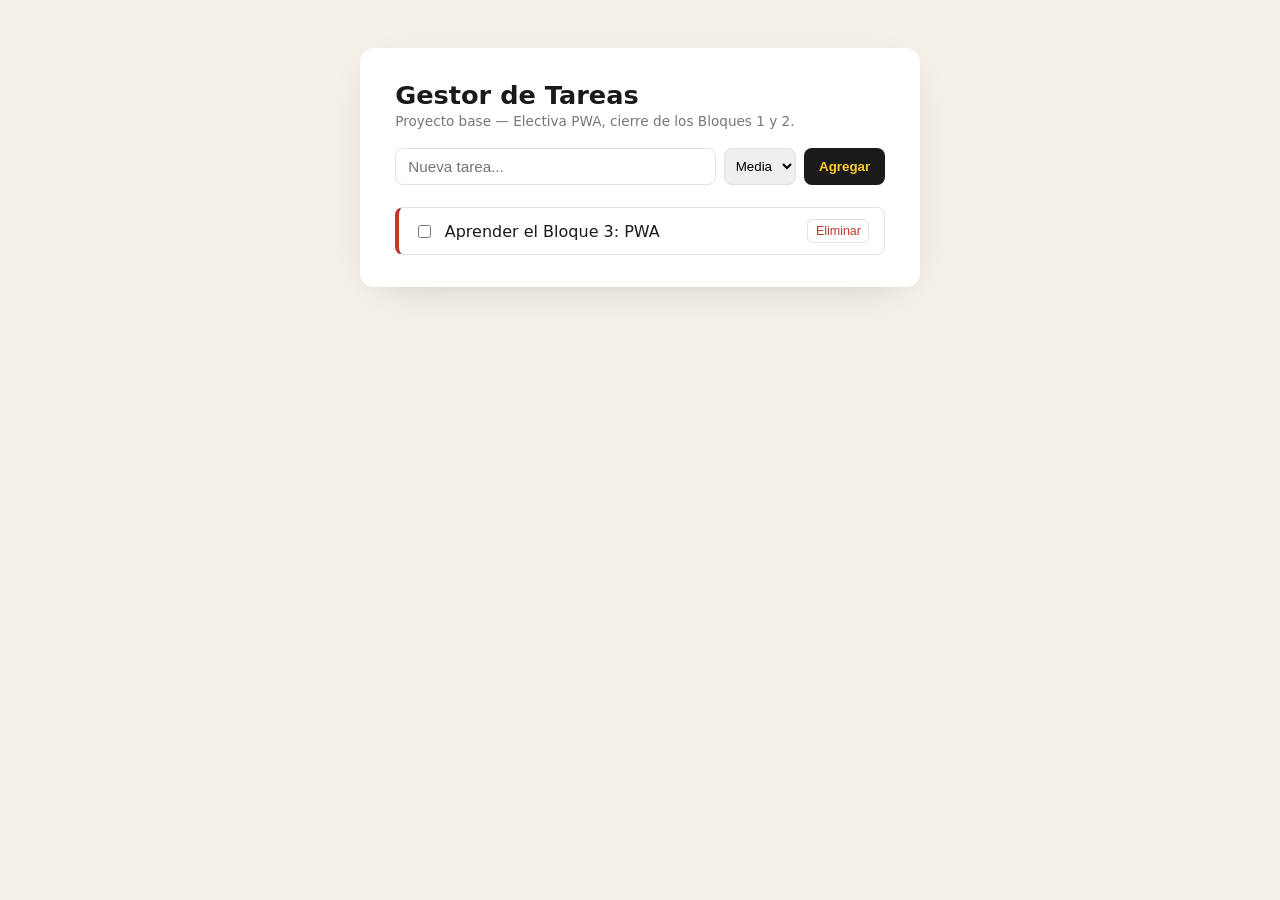
==== index.html @ d952a5e5 "Initial commit" ====
<!DOCTYPE html>
<html lang="es">
<head>
<meta charset="UTF-8">
<meta name="viewport" content="width=device-width, initial-scale=1.0">
<title>Gestor de Tareas</title>
<link rel="stylesheet" href="css/estilos.css">
</head>
<body>
  <main class="app">
    <h1>Gestor de Tareas</h1>
    <p class="subtitulo">Proyecto base — Electiva PWA, cierre de los Bloques 1 y 2.</p>

    <form id="form-tarea" class="form-tarea">
      <input type="text" id="input-titulo" placeholder="Nueva tarea..." required>
      <select id="input-prioridad">
        <option value="baja">Baja</option>
        <option value="media" selected>Media</option>
        <option value="alta">Alta</option>
      </select>
      <button type="submit">Agregar</button>
    </form>

    <ul id="lista-tareas" class="lista-tareas"></ul>
  </main>

  <script type="module" src="app.js"></script>
</body>
</html>
---- css/estilos.css ----
:root {
  --ink: #1a1a1a;
  --gold: #ffcc29;
  --gold-deep: #b8860b;
  --line: #e2e2e2;
  --danger: #c0392b;
}

* { box-sizing: border-box; }

body {
  margin: 0;
  font-family: system-ui, -apple-system, "Segoe UI", Arial, sans-serif;
  background: #f4f1e8;
  color: var(--ink);
}

.app {
  max-width: 560px;
  margin: 3em auto;
  background: #fff;
  border-radius: 14px;
  box-shadow: 0 10px 40px -20px rgba(0,0,0,.25);
  padding: 2em 2.2em;
}

h1 { font-size: 1.6em; margin: 0 0 .1em; }
.subtitulo { color: #777; font-size: .85em; margin: 0 0 1.4em; }

.form-tarea {
  display: flex;
  gap: .5em;
  margin-bottom: 1.4em;
  flex-wrap: wrap;
}
.form-tarea input[type="text"] {
  flex: 1 1 220px;
  padding: .6em .8em;
  border: 1px solid var(--line);
  border-radius: 8px;
  font-size: .95em;
}
.form-tarea select {
  padding: .6em .5em;
  border: 1px solid var(--line);
  border-radius: 8px;
}
.form-tarea button {
  background: var(--ink);
  color: var(--gold);
  border: none;
  border-radius: 8px;
  padding: .6em 1.1em;
  font-weight: 700;
  cursor: pointer;
}
.form-tarea button:hover { background: #000; }

.lista-tareas { list-style: none; margin: 0; padding: 0; display: grid; gap: .5em; }
.tarea {
  display: flex;
  align-items: center;
  gap: .7em;
  padding: .7em .9em;
  border: 1px solid var(--line);
  border-left: 4px solid #999;
  border-radius: 8px;
}
.tarea--baja { border-left-color: #6fa8dc; }
.tarea--media { border-left-color: var(--gold-deep); }
.tarea--alta { border-left-color: var(--danger); }
.tarea span { flex: 1; }
.tarea--completada span { text-decoration: line-through; color: #999; }
.btn-eliminar {
  background: none;
  border: 1px solid var(--line);
  border-radius: 6px;
  padding: .3em .6em;
  font-size: .78em;
  cursor: pointer;
  color: var(--danger);
}
.btn-eliminar:hover { background: #fdecea; }
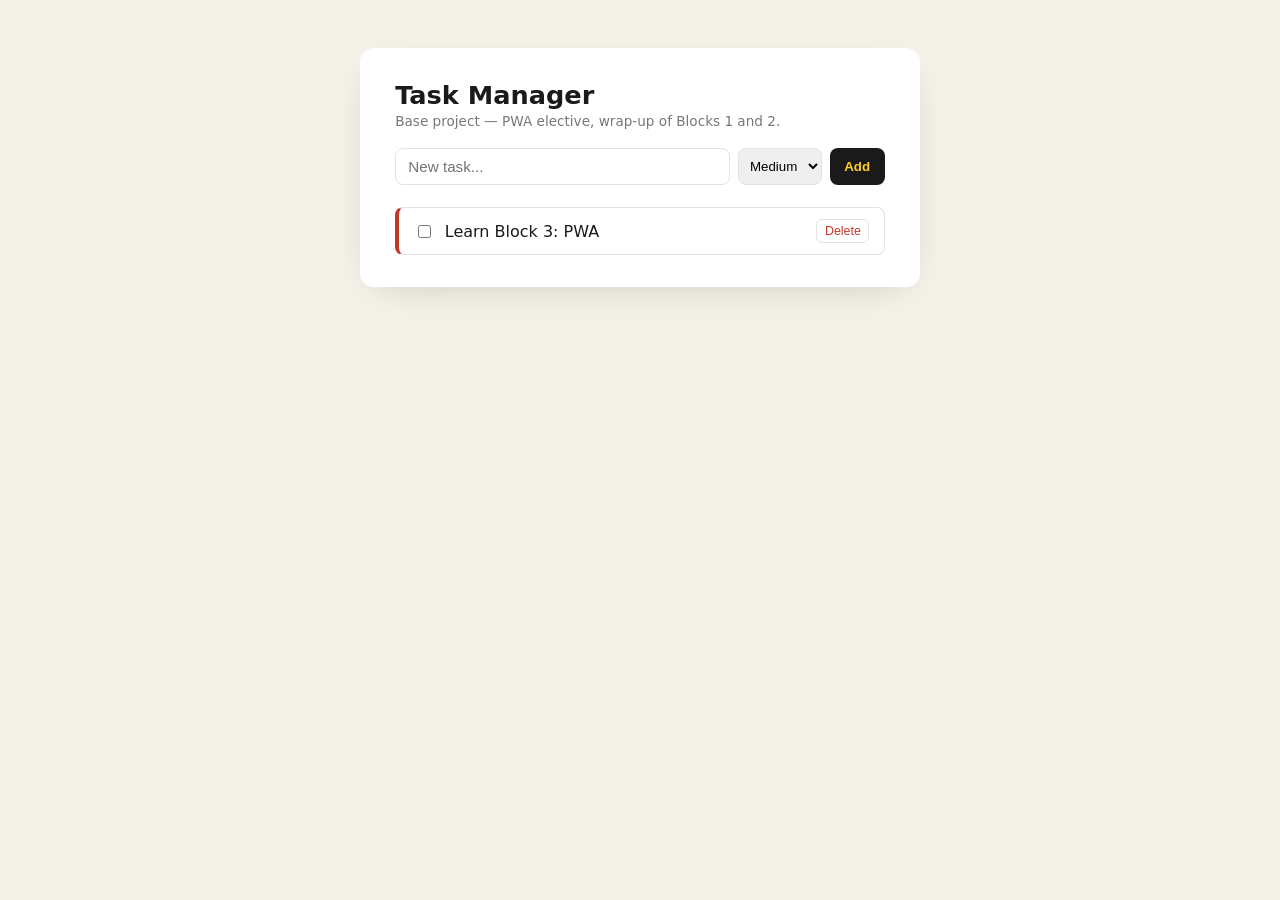
==== commit bf59cd4b: "translate task manager to English and add manifest" ====
--- a/index.html
+++ b/index.html
@@ -1,27 +1,28 @@
 <!DOCTYPE html>
-<html lang="es">
+<html lang="en">
 <head>
 <meta charset="UTF-8">
 <meta name="viewport" content="width=device-width, initial-scale=1.0">
-<title>Gestor de Tareas</title>
-<link rel="stylesheet" href="css/estilos.css">
+<title>Task Manager</title>
+<link rel="manifest" href="manifest.json">
+<link rel="stylesheet" href="css/styles.css">
 </head>
 <body>
   <main class="app">
-    <h1>Gestor de Tareas</h1>
-    <p class="subtitulo">Proyecto base — Electiva PWA, cierre de los Bloques 1 y 2.</p>
+    <h1>Task Manager</h1>
+    <p class="subtitle">Base project — PWA elective, wrap-up of Blocks 1 and 2.</p>
 
-    <form id="form-tarea" class="form-tarea">
-      <input type="text" id="input-titulo" placeholder="Nueva tarea..." required>
-      <select id="input-prioridad">
-        <option value="baja">Baja</option>
-        <option value="media" selected>Media</option>
-        <option value="alta">Alta</option>
+    <form id="task-form" class="task-form">
+      <input type="text" id="input-title" placeholder="New task..." required>
+      <select id="input-priority">
+        <option value="low">Low</option>
+        <option value="medium" selected>Medium</option>
+        <option value="high">High</option>
       </select>
-      <button type="submit">Agregar</button>
+      <button type="submit">Add</button>
     </form>
 
-    <ul id="lista-tareas" class="lista-tareas"></ul>
+    <ul id="task-list" class="task-list"></ul>
   </main>
 
   <script type="module" src="app.js"></script>
--- a/css/styles.css
+++ b/css/styles.css
@@ -0,0 +1,83 @@
+:root {
+  --ink: #1a1a1a;
+  --gold: #ffcc29;
+  --gold-deep: #b8860b;
+  --line: #e2e2e2;
+  --danger: #c0392b;
+}
+
+* { box-sizing: border-box; }
+
+body {
+  margin: 0;
+  font-family: system-ui, -apple-system, "Segoe UI", Arial, sans-serif;
+  background: #f4f1e8;
+  color: var(--ink);
+}
+
+.app {
+  max-width: 560px;
+  margin: 3em auto;
+  background: #fff;
+  border-radius: 14px;
+  box-shadow: 0 10px 40px -20px rgba(0,0,0,.25);
+  padding: 2em 2.2em;
+}
+
+h1 { font-size: 1.6em; margin: 0 0 .1em; }
+.subtitle { color: #777; font-size: .85em; margin: 0 0 1.4em; }
+
+.task-form {
+  display: flex;
+  gap: .5em;
+  margin-bottom: 1.4em;
+  flex-wrap: wrap;
+}
+.task-form input[type="text"] {
+  flex: 1 1 220px;
+  padding: .6em .8em;
+  border: 1px solid var(--line);
+  border-radius: 8px;
+  font-size: .95em;
+}
+.task-form select {
+  padding: .6em .5em;
+  border: 1px solid var(--line);
+  border-radius: 8px;
+}
+.task-form button {
+  background: var(--ink);
+  color: var(--gold);
+  border: none;
+  border-radius: 8px;
+  padding: .6em 1.1em;
+  font-weight: 700;
+  cursor: pointer;
+}
+.task-form button:hover { background: #000; }
+
+.task-list { list-style: none; margin: 0; padding: 0; display: grid; gap: .5em; }
+.task {
+  display: flex;
+  align-items: center;
+  gap: .7em;
+  padding: .7em .9em;
+  border: 1px solid var(--line);
+  border-left: 4px solid #999;
+  border-radius: 8px;
+}
+.task--low { border-left-color: #6fa8dc; }
+.task--medium { border-left-color: var(--gold-deep); }
+.task--high { border-left-color: var(--danger); }
+.task span { flex: 1; }
+.task--completed span { text-decoration: line-through; color: #999; }
+.btn-delete {
+  background: none;
+  border: 1px solid var(--line);
+  border-radius: 6px;
+  padding: .3em .6em;
+  font-size: .78em;
+  cursor: pointer;
+  color: var(--danger);
+}
+.btn-delete:hover { background: #fdecea; }
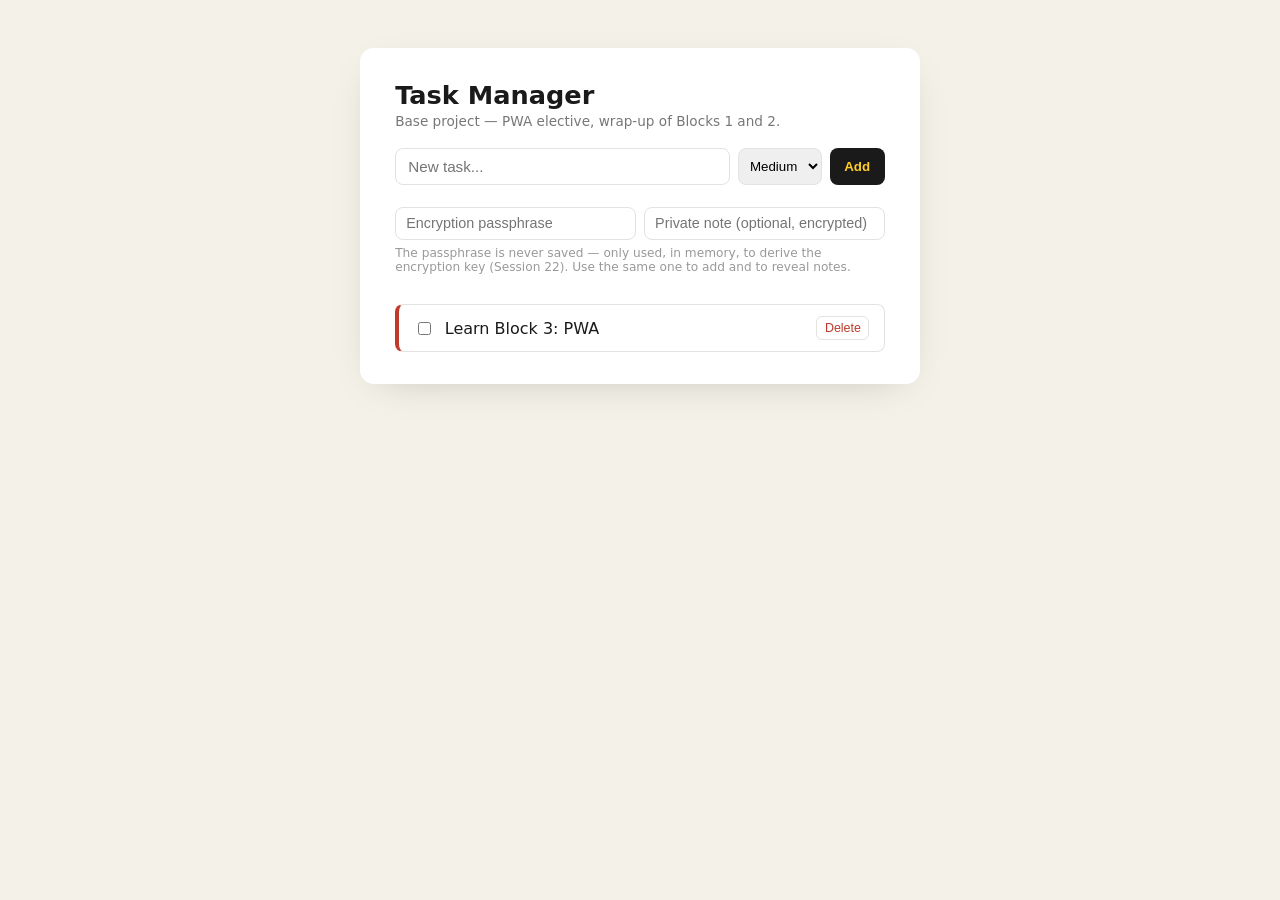
==== commit 1717c786: "add service worker caching and encrypted IndexedDB storage" ====
--- a/index.html
+++ b/index.html
@@ -3,8 +3,9 @@
 <head>
 <meta charset="UTF-8">
 <meta name="viewport" content="width=device-width, initial-scale=1.0">
+<link rel="manifest" href="manifest.json">
+<meta name="theme-color" content="#1A1A1A">
 <title>Task Manager</title>
-<link rel="manifest" href="manifest.json">
 <link rel="stylesheet" href="css/styles.css">
 </head>
 <body>
@@ -22,6 +23,13 @@
       <button type="submit">Add</button>
     </form>
 
+    <div class="crypto-row">
+      <input type="password" id="input-passphrase" placeholder="Encryption passphrase">
+      <input type="text" id="input-note" placeholder="Private note (optional, encrypted)">
+    </div>
+    <p class="crypto-hint">The passphrase is never saved — only used, in memory, to derive the encryption key (Session 22). Use the same one to add and to reveal notes.</p>
+    <p id="note-error" class="crypto-error"></p>
+
     <ul id="task-list" class="task-list"></ul>
   </main>
 
--- a/css/styles.css
+++ b/css/styles.css
@@ -56,10 +56,27 @@
 }
 .task-form button:hover { background: #000; }
 
+.crypto-row {
+  display: flex;
+  gap: .5em;
+  margin-bottom: .4em;
+  flex-wrap: wrap;
+}
+.crypto-row input {
+  flex: 1 1 220px;
+  padding: .5em .7em;
+  border: 1px solid var(--line);
+  border-radius: 8px;
+  font-size: .9em;
+}
+.crypto-hint { color: #999; font-size: .76em; margin: 0 0 .6em; }
+.crypto-error { color: var(--danger); font-size: .8em; margin: 0 0 .8em; min-height: 1em; }
+
 .task-list { list-style: none; margin: 0; padding: 0; display: grid; gap: .5em; }
 .task {
   display: flex;
   align-items: center;
+  flex-wrap: wrap;
   gap: .7em;
   padding: .7em .9em;
   border: 1px solid var(--line);
@@ -69,8 +86,8 @@
 .task--low { border-left-color: #6fa8dc; }
 .task--medium { border-left-color: var(--gold-deep); }
 .task--high { border-left-color: var(--danger); }
-.task span { flex: 1; }
-.task--completed span { text-decoration: line-through; color: #999; }
+.task span:not(.task-note) { flex: 1; }
+.task--completed span:not(.task-note) { text-decoration: line-through; color: #999; }
 .btn-delete {
   background: none;
   border: 1px solid var(--line);
@@ -81,3 +98,22 @@
   color: var(--danger);
 }
 .btn-delete:hover { background: #fdecea; }
+.btn-note {
+  background: none;
+  border: 1px solid var(--gold-deep);
+  color: var(--gold-deep);
+  border-radius: 6px;
+  padding: .3em .6em;
+  font-size: .78em;
+  cursor: pointer;
+}
+.btn-note:hover { background: #fff6dc; }
+.task-note {
+  flex-basis: 100%;
+  font-size: .82em;
+  color: #555;
+  background: #f7f5ee;
+  border-radius: 6px;
+  padding: .4em .6em;
+}
+.task-note--error { color: var(--danger); background: #fdecea; }
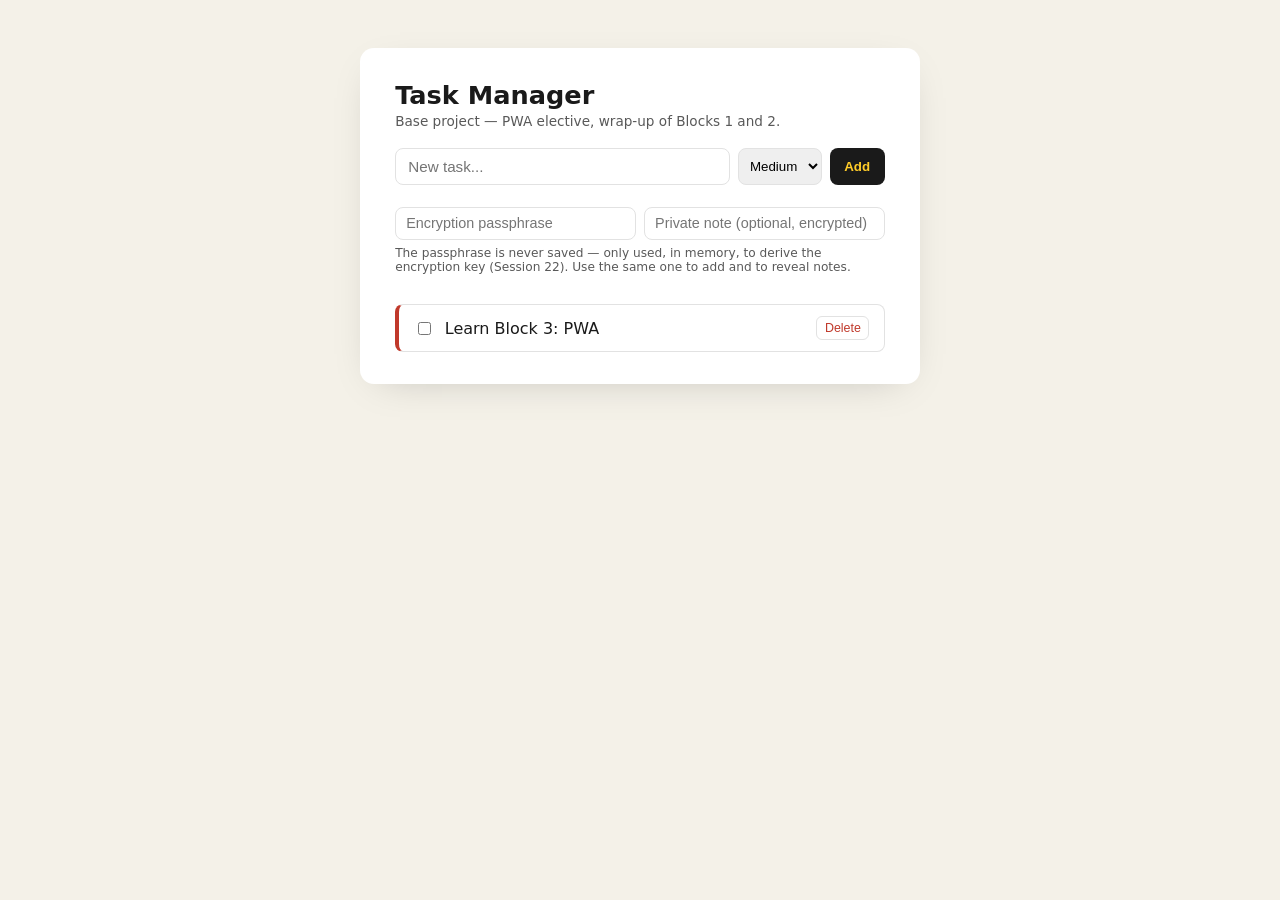
==== commit 1dfbc240: "generate service worker with Workbox and add PWA UX polish" ====
--- a/index.html
+++ b/index.html
@@ -3,19 +3,26 @@
 <head>
 <meta charset="UTF-8">
 <meta name="viewport" content="width=device-width, initial-scale=1.0">
+<meta name="description" content="Manage your tasks offline, with private notes encrypted in the browser.">
 <link rel="manifest" href="manifest.json">
 <meta name="theme-color" content="#1A1A1A">
 <title>Task Manager</title>
 <link rel="stylesheet" href="css/styles.css">
 </head>
 <body>
+  <p id="connection-banner" class="connection-banner" hidden>Offline — showing saved data.</p>
   <main class="app">
-    <h1>Task Manager</h1>
-    <p class="subtitle">Base project — PWA elective, wrap-up of Blocks 1 and 2.</p>
+    <div class="app-head">
+      <div>
+        <h1>Task Manager</h1>
+        <p class="subtitle">Base project — PWA elective, wrap-up of Blocks 1 and 2.</p>
+      </div>
+      <button id="btn-install" class="btn-install" hidden>Install app</button>
+    </div>
 
     <form id="task-form" class="task-form">
       <input type="text" id="input-title" placeholder="New task..." required>
-      <select id="input-priority">
+      <select id="input-priority" aria-label="Priority">
         <option value="low">Low</option>
         <option value="medium" selected>Medium</option>
         <option value="high">High</option>
@@ -30,7 +37,10 @@
     <p class="crypto-hint">The passphrase is never saved — only used, in memory, to derive the encryption key (Session 22). Use the same one to add and to reveal notes.</p>
     <p id="note-error" class="crypto-error"></p>
 
-    <ul id="task-list" class="task-list"></ul>
+    <ul id="task-list" class="task-list">
+      <li class="task-skeleton"></li>
+      <li class="task-skeleton"></li>
+    </ul>
   </main>
 
   <script type="module" src="app.js"></script>
--- a/css/styles.css
+++ b/css/styles.css
@@ -15,6 +15,17 @@
   color: var(--ink);
 }
 
+.connection-banner {
+  margin: 0;
+  padding: .6em 1em;
+  text-align: center;
+  font-size: .85em;
+  font-weight: 700;
+  background: #fff3cd;
+  color: #7a5b00;
+  border-bottom: 1px solid #e0a800;
+}
+
 .app {
   max-width: 560px;
   margin: 3em auto;
@@ -24,8 +35,28 @@
   padding: 2em 2.2em;
 }
 
+.app-head {
+  display: flex;
+  justify-content: space-between;
+  align-items: flex-start;
+  gap: 1em;
+}
+
 h1 { font-size: 1.6em; margin: 0 0 .1em; }
-.subtitle { color: #777; font-size: .85em; margin: 0 0 1.4em; }
+.subtitle { color: #595959; font-size: .85em; margin: 0 0 1.4em; }
+
+.btn-install {
+  flex: 0 0 auto;
+  background: var(--gold);
+  color: var(--ink);
+  border: none;
+  border-radius: 8px;
+  padding: .5em .9em;
+  font-weight: 700;
+  font-size: .85em;
+  cursor: pointer;
+}
+.btn-install:hover { background: var(--gold-deep); color: #fff; }
 
 .task-form {
   display: flex;
@@ -69,7 +100,7 @@
   border-radius: 8px;
   font-size: .9em;
 }
-.crypto-hint { color: #999; font-size: .76em; margin: 0 0 .6em; }
+.crypto-hint { color: #595959; font-size: .76em; margin: 0 0 .6em; }
 .crypto-error { color: var(--danger); font-size: .8em; margin: 0 0 .8em; min-height: 1em; }
 
 .task-list { list-style: none; margin: 0; padding: 0; display: grid; gap: .5em; }
@@ -117,3 +148,15 @@
   padding: .4em .6em;
 }
 .task-note--error { color: var(--danger); background: #fdecea; }
+
+.task-skeleton {
+  height: 2.6em;
+  border-radius: 8px;
+  background: linear-gradient(90deg, #f0eee5 25%, #e6e3d6 37%, #f0eee5 63%);
+  background-size: 400% 100%;
+  animation: skeleton-loading 1.4s ease infinite;
+}
+@keyframes skeleton-loading {
+  0% { background-position: 100% 50%; }
+  100% { background-position: 0 50%; }
+}
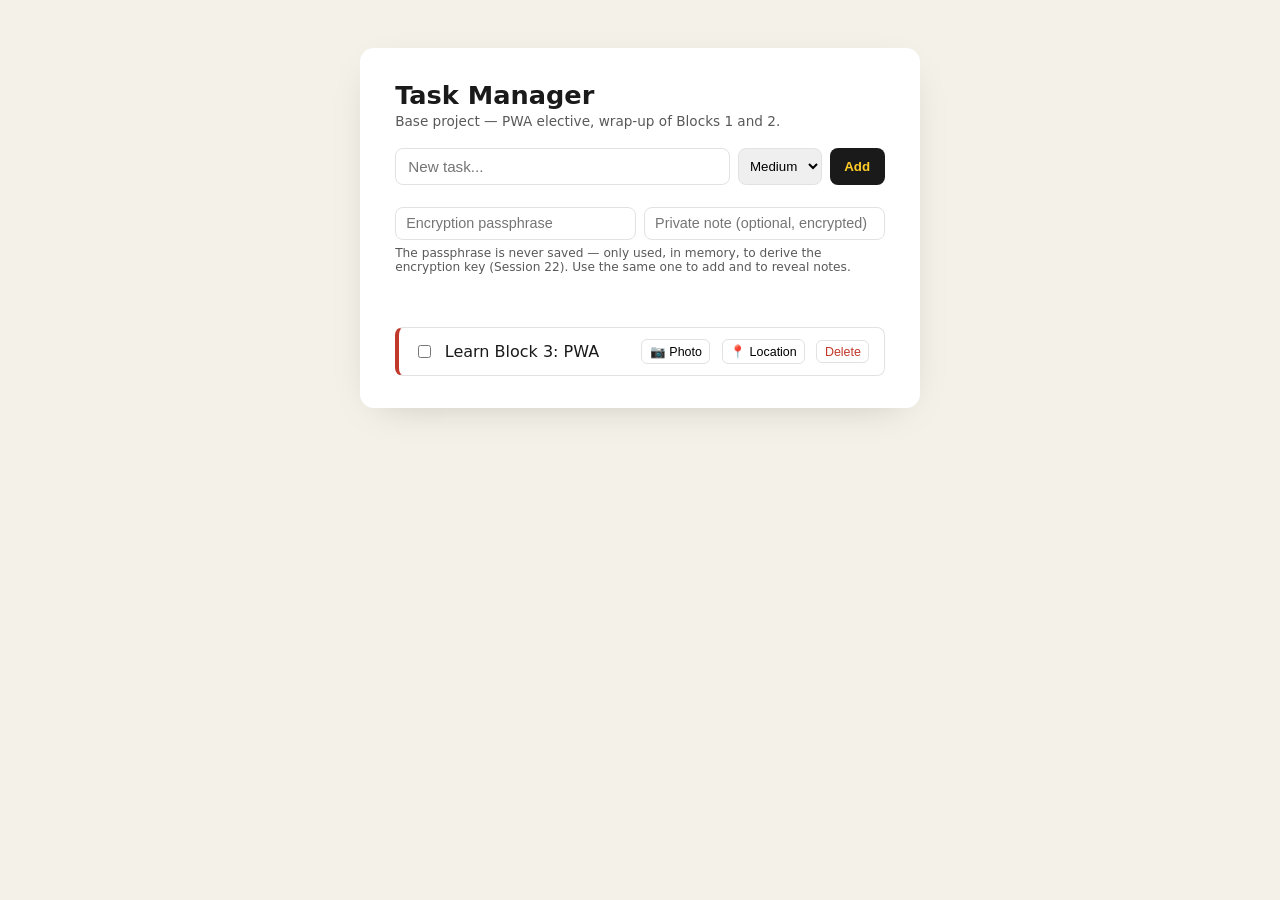
==== commit af5eb06b: "add camera and location attachments to tasks" ====
--- a/index.html
+++ b/index.html
@@ -37,12 +37,22 @@
     <p class="crypto-hint">The passphrase is never saved — only used, in memory, to derive the encryption key (Session 22). Use the same one to add and to reveal notes.</p>
     <p id="note-error" class="crypto-error"></p>
 
+    <p id="device-error" class="crypto-error"></p>
+
     <ul id="task-list" class="task-list">
       <li class="task-skeleton"></li>
       <li class="task-skeleton"></li>
     </ul>
   </main>
 
+  <dialog id="camera-dialog" class="camera-dialog">
+    <video id="camera-video" autoplay playsinline></video>
+    <div class="camera-dialog-actions">
+      <button id="btn-capture" type="button">Capture</button>
+      <button id="btn-cancel-camera" type="button">Cancel</button>
+    </div>
+  </dialog>
+
   <script type="module" src="app.js"></script>
 </body>
 </html>
--- a/css/styles.css
+++ b/css/styles.css
@@ -117,8 +117,8 @@
 .task--low { border-left-color: #6fa8dc; }
 .task--medium { border-left-color: var(--gold-deep); }
 .task--high { border-left-color: var(--danger); }
-.task span:not(.task-note) { flex: 1; }
-.task--completed span:not(.task-note) { text-decoration: line-through; color: #999; }
+.task > span:first-of-type { flex: 1; }
+.task--completed > span:first-of-type { text-decoration: line-through; color: #999; }
 .btn-delete {
   background: none;
   border: 1px solid var(--line);
@@ -149,6 +149,61 @@
 }
 .task-note--error { color: var(--danger); background: #fdecea; }
 
+.btn-device {
+  background: none;
+  border: 1px solid var(--line);
+  border-radius: 6px;
+  padding: .3em .6em;
+  font-size: .78em;
+  cursor: pointer;
+}
+.btn-device:hover { background: #f4f1e8; }
+.btn-device:disabled { opacity: .6; cursor: default; }
+
+.task-photo {
+  width: 2.6em;
+  height: 2.6em;
+  object-fit: cover;
+  border-radius: 6px;
+  flex: 0 0 auto;
+}
+
+.task-location {
+  flex-basis: 100%;
+  font-size: .78em;
+  color: #555;
+}
+
+.camera-dialog {
+  border: none;
+  border-radius: 14px;
+  padding: 1.2em;
+  max-width: 90vw;
+}
+.camera-dialog::backdrop { background: rgba(0,0,0,.5); }
+.camera-dialog video {
+  display: block;
+  width: 100%;
+  max-width: 480px;
+  border-radius: 8px;
+  background: #000;
+}
+.camera-dialog-actions {
+  display: flex;
+  gap: .6em;
+  margin-top: .8em;
+}
+.camera-dialog-actions button {
+  flex: 1;
+  padding: .6em;
+  border: none;
+  border-radius: 8px;
+  font-weight: 700;
+  cursor: pointer;
+}
+#btn-capture { background: var(--ink); color: var(--gold); }
+#btn-cancel-camera { background: #eee; color: var(--ink); }
+
 .task-skeleton {
   height: 2.6em;
   border-radius: 8px;
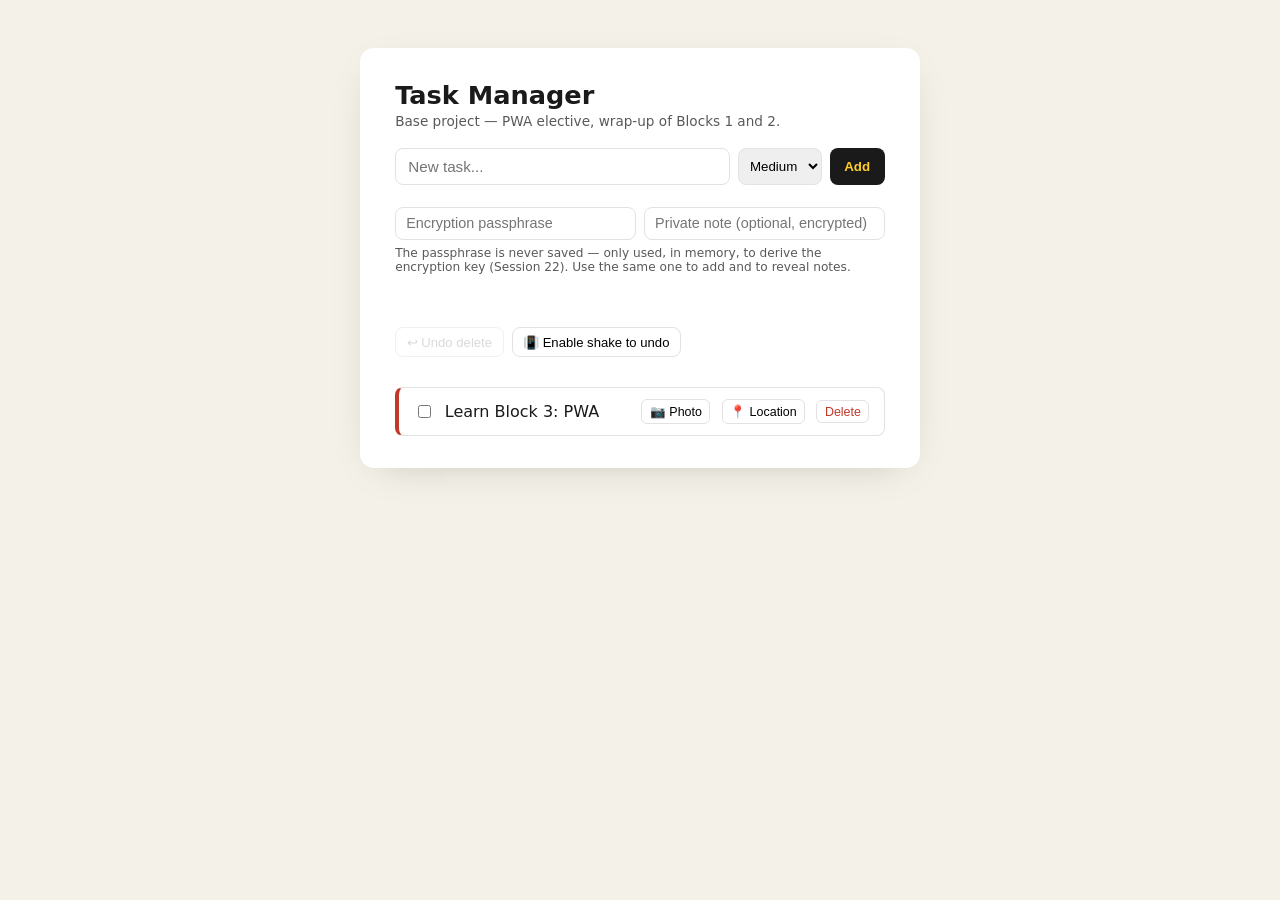
==== commit be7bf6f1: "add undo delete and shake-to-undo via motion sensors" ====
--- a/index.html
+++ b/index.html
@@ -39,6 +39,12 @@
 
     <p id="device-error" class="crypto-error"></p>
 
+    <div class="undo-bar">
+      <button id="btn-undo" type="button" class="btn-undo" disabled>↩ Undo delete</button>
+      <button id="btn-shake" type="button" class="btn-shake">📳 Enable shake to undo</button>
+    </div>
+    <p id="sensor-status" class="sensor-status"></p>
+
     <ul id="task-list" class="task-list">
       <li class="task-skeleton"></li>
       <li class="task-skeleton"></li>
--- a/css/styles.css
+++ b/css/styles.css
@@ -103,6 +103,19 @@
 .crypto-hint { color: #595959; font-size: .76em; margin: 0 0 .6em; }
 .crypto-error { color: var(--danger); font-size: .8em; margin: 0 0 .8em; min-height: 1em; }
 
+.undo-bar { display: flex; gap: .5em; flex-wrap: wrap; margin-bottom: .3em; }
+.btn-undo, .btn-shake {
+  background: none;
+  border: 1px solid var(--line);
+  border-radius: 8px;
+  padding: .5em .8em;
+  font-size: .82em;
+  cursor: pointer;
+}
+.btn-undo:disabled { opacity: .5; cursor: default; }
+.btn-shake.is-active { background: var(--gold-tint, #fff6dc); border-color: var(--gold); }
+.sensor-status { color: #595959; font-size: .78em; margin: 0 0 1em; min-height: 1em; }
+
 .task-list { list-style: none; margin: 0; padding: 0; display: grid; gap: .5em; }
 .task {
   display: flex;
